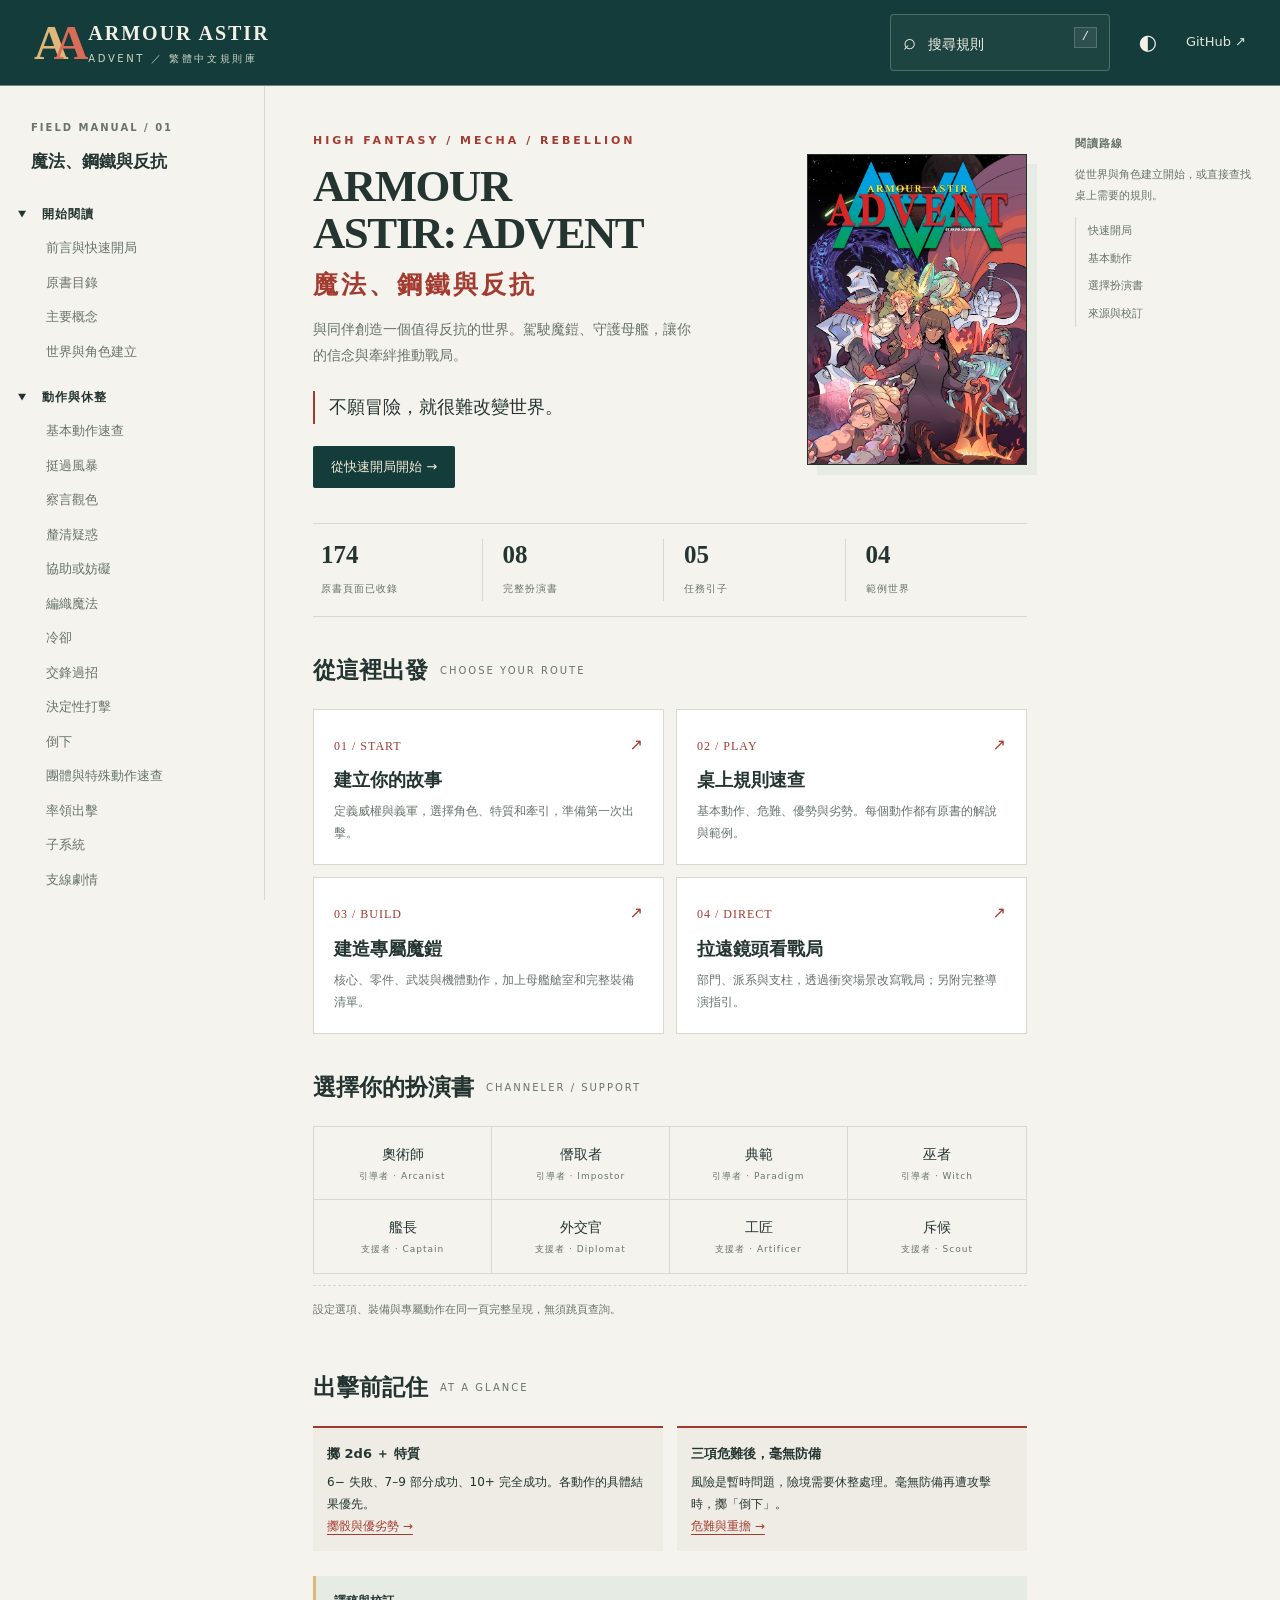
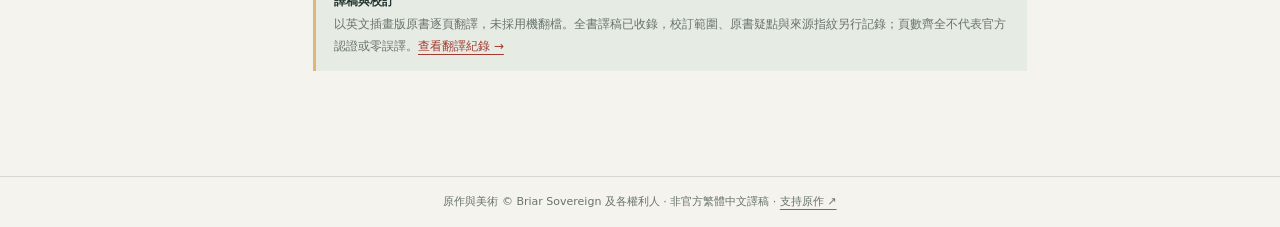
==== site/index.html @ 694a0904 "Publish complete Traditional Chinese Armour Astir reference with source-linked review records" ====
<!doctype html>
<html lang="zh-Hant" data-theme="light">
<head>
  <meta charset="utf-8"><meta name="viewport" content="width=device-width,initial-scale=1">
  <meta name="theme-color" content="#143c3a">
  <meta name="description" content="Armour Astir: Advent 非官方繁體中文規則庫。完整章節譯稿、八種扮演書、魔鎧建造與導演規則，依英文原書翻譯並標示來源頁碼。">
  <title>Armour Astir: Advent · 繁體中文規則庫</title>
  <link rel="icon" href="assets/favicon.svg" type="image/svg+xml"><link rel="stylesheet" href="styles.css?v=20261025-1">
  <script src="data.js?v=20261025-1" defer></script><script src="app.js?v=20261025-1" defer></script>
</head>
<body>
  <a class="skip" href="#main">跳至內容</a>
  <header class="topbar">
    <button id="menu-toggle" class="icon-button mobile-only" aria-label="開啟章節目錄" aria-expanded="false" aria-controls="sidebar">☰</button>
    <a class="brand" href="#home"><span class="sigil" aria-hidden="true">A<span>A</span></span><span>ARMOUR ASTIR<small>ADVENT ／ 繁體中文規則庫</small></span></a>
    <div class="top-actions"><button id="search-open" class="search-trigger"><span aria-hidden="true">⌕</span> 搜尋規則 <kbd>/</kbd></button><button id="theme-toggle" class="icon-button" aria-label="切換深色模式">◐</button><a class="repo-link" href="https://github.com/Eagle0425/armour-astir-zh-tw" target="_blank" rel="noopener noreferrer">GitHub ↗</a></div>
  </header>
  <div id="menu-scrim" hidden></div>
  <div class="layout"><aside id="sidebar" aria-label="規則章節"><div class="sidebar-top"><span class="eyebrow">FIELD MANUAL / 01</span><p>魔法、鋼鐵與反抗</p></div><nav id="chapter-nav"></nav><div class="sidebar-bottom"><button id="saved-open">☆ 我的收藏 <span id="saved-count">0</span></button><a href="#about">來源與翻譯紀錄</a><a href="reader.html">全書列印版 ↗</a><span>非官方譯稿 · 依英文原書翻譯</span></div></aside>
  <main id="main" tabindex="-1"><div id="view"></div></main>
  <aside id="on-this-page" aria-label="本章目錄"></aside></div>
  <footer class="footer">原作與美術 © Briar Sovereign 及各權利人 · 非官方繁體中文譯稿 · <a href="https://weregazelle.itch.io/armour-astir">支持原作 ↗</a></footer>
  <dialog id="search-dialog" aria-labelledby="search-title"><div class="dialog-top"><h2 id="search-title">搜尋規則</h2><button id="search-close" class="icon-button" aria-label="關閉搜尋">✕</button></div><label class="search-label" for="search-input">中文關鍵字、英文名稱或來源頁碼</label><input id="search-input" type="search" placeholder="試試：引力、奧術師、過熱、p83" autocomplete="off"><div class="search-meta"><label>範圍 <select id="search-scope"><option value="">全書</option></select></label><span id="search-status" role="status" aria-live="polite"></span></div><div id="search-results"></div><div class="dialog-hint">多個關鍵字以空格分隔 · Esc 關閉 · / 開啟搜尋</div></dialog>
  <noscript><div class="noscript">請啟用 JavaScript 使用搜尋與章節導覽，或直接開啟<a href="reader.html">完整靜態閱讀版</a>。</div></noscript>
</body></html>
---- site/styles.css ----
@charset "UTF-8";
:root{color-scheme:light;--paper:#f5f3ed;--panel:#eeece4;--ink:#243531;--muted:#67736c;--line:#d6d9cf;--accent:#a33b30;--teal:#143c3a;--gold:#dfb776;--white:#fff;--soft:#e6ebe3;--shadow:0 16px 70px #18332a1a;--body:"Noto Sans TC","Microsoft JhengHei","PingFang TC",system-ui,sans-serif;--serif:"Noto Serif TC","PMingLiU",serif}
html[data-theme=dark]{color-scheme:dark;--paper:#182322;--panel:#1d2c29;--ink:#e1e5da;--muted:#a4b2a8;--line:#3c4b43;--accent:#ed9983;--teal:#0e2928;--soft:#283b34;--white:#182b26}
*{box-sizing:border-box}html{scroll-behavior:smooth;scroll-padding-top:96px}body{margin:0;background:var(--paper);color:var(--ink);font-family:var(--body);font-size:16px;line-height:1.85}a{color:var(--accent);text-underline-offset:4px}button,input,select{font:inherit}button,a,input,select{touch-action:manipulation}button{cursor:pointer}button:focus-visible,a:focus-visible,input:focus-visible,select:focus-visible{outline:3px solid var(--gold);outline-offset:3px}button{color:inherit}button:disabled{cursor:default}.skip{position:fixed;left:16px;top:-100px;background:var(--gold);color:#132f2d;padding:8px 20px;z-index:50}.skip:focus{top:8px}.topbar{height:86px;background:#143c3a;color:#f3f0e6;display:flex;align-items:center;justify-content:space-between;padding:0 34px;position:sticky;top:0;z-index:20;border-bottom:1px solid #70867a}.brand{display:flex;align-items:center;gap:15px;color:inherit;text-decoration:none;font-family:Georgia,serif;letter-spacing:2px;font-weight:700;font-size:20px;line-height:1.2}.brand small{display:block;font-size:10px;letter-spacing:2.6px;font-family:var(--body);margin-top:8px;font-weight:400;color:#ccd6c8}.sigil{font-size:48px;color:var(--gold);letter-spacing:-15px;line-height:1}.sigil span{color:#d96c56}.top-actions{display:flex;align-items:center;gap:20px}.search-trigger{background:#ffffff0b;border:1px solid #829a8c80;color:inherit;border-radius:4px;padding:7px 12px;min-width:220px;text-align:left;font-size:14px}.search-trigger>span{font-size:22px;margin-right:8px}.search-trigger kbd{float:right;background:#ffffff12;padding:0 7px;border:1px solid #ffffff30;line-height:1.6;margin-top:5px}kbd{font-size:12px}.icon-button{background:none;border:0;border-radius:4px;min-width:36px;min-height:40px;font-size:21px;line-height:1}.repo-link{color:#e2e6d8;text-decoration:none;font-size:13px}.layout{max-width:1620px;margin:auto;display:grid;grid-template-columns:265px minmax(0,1fr) 205px;min-height:calc(100vh - 160px)}#sidebar{border-right:1px solid var(--line);padding:25px 20px 24px;position:sticky;top:86px;height:calc(100vh - 86px);overflow-y:auto;scrollbar-width:thin}.sidebar-top{padding:0 11px 18px}.eyebrow{font-size:10px;font-weight:700;letter-spacing:2px;color:var(--muted)}.sidebar-top p{font-family:var(--serif);margin:5px 0 0;font-size:17px;font-weight:700}#chapter-nav details{margin:4px 0 15px}#chapter-nav summary{cursor:pointer;font-size:12px;font-weight:700;letter-spacing:1px;padding:4px 8px;list-style-position:outside;margin-left:14px}#chapter-nav a{display:block;color:var(--muted);text-decoration:none;line-height:1.5;font-size:13px;margin:3px 0 3px 7px;padding:6px 8px 6px 17px;border-left:2px solid transparent}#chapter-nav a:hover{background:var(--soft);color:var(--ink)}#chapter-nav a[aria-current=page]{color:var(--accent);border-left-color:var(--accent);background:var(--soft);font-weight:700}.sidebar-bottom{border-top:1px solid var(--line);margin:25px 8px 0;padding-top:14px;display:flex;flex-direction:column;gap:7px;font-size:12px}.sidebar-bottom a{color:var(--muted);text-decoration:none}.sidebar-bottom>span{font-size:10px;color:var(--muted);margin-top:15px}.sidebar-bottom button{border:none;background:none;text-align:left;padding:4px 0}.sidebar-bottom button span{float:right;background:var(--soft);border-radius:20px;padding:0 7px}main{min-width:0;padding:42px 48px 80px;outline:none}#on-this-page{position:sticky;top:86px;align-self:start;max-height:calc(100vh - 86px);overflow:auto;padding:48px 20px 20px 0;font-size:11px;color:var(--muted)}#on-this-page>strong{font-size:11px;letter-spacing:1px}#on-this-page a{display:block;line-height:1.6;padding:5px 0 5px 12px;color:var(--muted);text-decoration:none;border-left:1px solid var(--line)}#on-this-page .toc-minor{padding-left:23px;font-size:10px}.footer{font-size:11px;color:var(--muted);padding:15px 30px;border-top:1px solid var(--line);text-align:center}.footer a{color:inherit}
.hero{display:grid;grid-template-columns:1fr 220px;gap:34px;align-items:center;margin:3px 0 35px}.hero .kicker{color:var(--accent);font-size:11px;letter-spacing:3px;font-weight:700;margin-bottom:12px}.hero h1{font-family:Georgia,var(--serif);font-size:clamp(36px,3.5vw,55px);line-height:1.04;letter-spacing:-1.5px;margin:0 0 18px}.hero h1 span{display:block;font-family:var(--serif);font-size:25px;letter-spacing:3px;color:var(--accent);margin-top:15px}.hero p{font-size:14px;color:var(--muted);line-height:1.9;max-width:390px}.hero .cover{width:100%;height:auto;aspect-ratio:655/927;object-fit:cover;border:1px solid #24322b;box-shadow:10px 10px 0 var(--soft)}.hero-quote{font-family:var(--serif);font-size:18px;color:var(--ink);border-left:2px solid var(--accent);padding-left:14px;margin:22px 0}.primary-link{background:var(--teal);color:#f5ecd7;text-decoration:none;padding:9px 18px;display:inline-block;font-size:13px;border-radius:2px}.primary-link:hover{filter:brightness(1.15)}.meta-strip{display:grid;grid-template-columns:repeat(4,1fr);border-block:1px solid var(--line);margin:25px 0 32px;padding:15px 0;gap:12px}.meta-strip div{border-right:1px solid var(--line);padding-left:8px}.meta-strip div:last-child{border:0}.meta-strip strong{display:block;font-family:Georgia,serif;font-size:25px;line-height:1.3}.meta-strip small{font-size:10px;color:var(--muted);letter-spacing:1px}.section-title{font-family:var(--serif);font-size:23px;display:flex;align-items:center;gap:12px;margin:33px 0 16px}.section-title span{font-family:var(--body);font-size:10px;font-weight:400;letter-spacing:2px;color:var(--muted)}.cards{display:grid;grid-template-columns:1fr 1fr;gap:12px}.card{display:block;padding:20px;border:1px solid var(--line);background:var(--white);text-decoration:none;color:var(--ink);transition:border-color .15s,transform .15s}.card:hover{border-color:var(--accent);transform:translateY(-2px)}.card .number{color:var(--accent);font:12px Georgia,serif;letter-spacing:1px}.card h3{font:700 18px var(--serif);margin:9px 0}.card p{font-size:12px;color:var(--muted);line-height:1.8;margin:0}.card .arrow{float:right;color:var(--accent)}.notice{border-left:3px solid var(--gold);background:var(--soft);padding:14px 18px;font-size:12px;color:var(--muted);margin:25px 0}.notice strong{color:var(--ink)}.book-grid{display:grid;grid-template-columns:repeat(4,1fr);border:1px solid var(--line)}.book-grid a{text-decoration:none;padding:15px 10px;color:var(--ink);text-align:center;border-right:1px solid var(--line);border-bottom:1px solid var(--line);font-size:14px}.book-grid small{display:block;font-size:9px;color:var(--muted);letter-spacing:1px}.book-grid a:hover{background:var(--soft);color:var(--accent)}.book-grid a:nth-child(4n){border-right:0}.book-grid a:nth-child(n+5){border-bottom:0}.quick-rules{display:grid;grid-template-columns:1fr 1fr;gap:14px}.quick-rules>div{border-top:2px solid var(--accent);padding:14px;background:var(--panel);font-size:12px}.quick-rules strong{display:block;font-size:13px;margin-bottom:5px}.reading-path{display:flex;gap:6px;flex-wrap:wrap;font-size:12px;margin:12px 0 25px}.reading-path a{color:var(--ink);text-decoration:none;background:var(--soft);padding:5px 10px}.breadcrumb{font-size:11px;color:var(--muted);margin-bottom:14px}.article-head{border-bottom:1px solid var(--line);padding-bottom:24px;margin-bottom:26px}.article-head .english{font-family:Georgia,serif;font-size:13px;color:var(--muted);letter-spacing:1px;margin-top:8px}.article-head h1{font:700 clamp(27px,3vw,37px)/1.4 var(--serif);margin:0}.article-tools{display:flex;align-items:center;gap:10px;flex-wrap:wrap;margin-top:18px;font-size:11px;color:var(--muted)}.article-tools button{background:none;border:1px solid var(--line);font-size:11px;padding:4px 10px;border-radius:3px}.article-tools .saved{color:var(--accent);background:var(--soft)}.page-block{position:relative;margin:0 0 38px;overflow-wrap:anywhere}.page-marker{font-size:10px;letter-spacing:1px;color:var(--muted);border-top:1px solid var(--line);padding-top:12px;margin:30px 0 18px}.page-marker a{color:inherit;text-decoration:none}.page-block h2{font:700 25px/1.5 var(--serif);margin:32px 0 18px}.page-block h3{font-size:18px;line-height:1.7;margin:30px 0 12px}.page-block h4{font-size:16px;margin:25px 0 10px}.page-block h5,.page-block h6{font-size:14px;margin:20px 0 8px}.page-block p{margin:0 0 17px;line-height:2}.page-block ul,.page-block ol{padding-left:26px;margin:14px 0 22px}.page-block li{padding-left:4px;margin:6px 0}.page-block li>p{margin:5px 0}.page-block blockquote{margin:25px 0;background:var(--panel);border-left:2px solid var(--gold);padding:16px 20px;font-family:var(--serif);font-size:15px}.page-block blockquote p:last-child{margin-bottom:0}.page-block hr{border:0;border-top:1px solid var(--line);margin:30px 0}.page-block pre{padding:16px;background:var(--soft);overflow:auto;font-size:12px}.page-block code{font-family:Consolas,monospace;background:var(--soft);padding:2px 4px;font-size:.88em}.table-wrap{overflow-x:auto;margin:20px 0;border:1px solid var(--line)}table{border-collapse:collapse;width:100%;font-size:13px;line-height:1.9}th,td{padding:10px 12px;border-bottom:1px solid var(--line);border-right:1px solid var(--line);vertical-align:top;text-align:left;min-width:68px}th{background:var(--soft);font-weight:700}tr:last-child td{border-bottom:0}td:last-child,th:last-child{border-right:0}.table-wrap td p{margin:0}.article-nav{display:flex;justify-content:space-between;gap:20px;border-top:1px solid var(--line);padding-top:24px;margin-top:38px;font-size:13px}.article-nav a{text-decoration:none}.source-note{font-size:11px;border-top:1px dashed var(--line);padding:14px 0;color:var(--muted)}.plain-list{padding-left:20px}.plain-list li{margin:10px 0}.status-pill{display:inline-block;font-size:10px;padding:2px 8px;background:var(--soft);border:1px solid var(--line);border-radius:30px}.toast{position:fixed;bottom:25px;left:50%;transform:translateX(-50%);padding:10px 20px;border:1px solid var(--line);background:var(--teal);color:#fff;box-shadow:var(--shadow);z-index:40;font-size:13px;border-radius:3px}
dialog{border:1px solid var(--line);border-radius:8px;background:var(--paper);color:var(--ink);box-shadow:var(--shadow);width:700px;max-width:calc(100vw - 28px);max-height:85vh;padding:22px;overscroll-behavior:contain}dialog::backdrop{background:#0a201b99;backdrop-filter:blur(3px)}.dialog-top{display:flex;align-items:center;justify-content:space-between}.dialog-top h2{font:700 22px var(--serif);margin:0 0 15px}.search-label{display:block;font-size:11px;color:var(--muted);margin-bottom:8px}#search-input{width:100%;padding:12px;background:var(--white);border:1px solid var(--line);color:var(--ink);border-radius:3px}.search-meta{display:flex;align-items:center;justify-content:space-between;gap:10px;margin:12px 0;font-size:11px;color:var(--muted)}.search-meta select{background:var(--paper);color:var(--ink);border:1px solid var(--line);font-size:11px;padding:3px 8px}.result{display:block;text-decoration:none;color:var(--ink);padding:14px 8px;border-top:1px solid var(--line)}.result:hover{background:var(--soft)}.result strong{font-size:15px}.result small{display:block;color:var(--muted);font-size:10px}.result p{font-size:12px;line-height:1.8;color:var(--muted);margin:5px 0 0}.result mark{background:#dfb77660;color:var(--ink);border-radius:2px}.dialog-hint{border-top:1px solid var(--line);font-size:10px;color:var(--muted);padding-top:12px;margin-top:10px}.mobile-only{display:none}.noscript{padding:30px;background:var(--gold);color:#183e33}.print-title{display:none}
@media(min-width:1450px){main{padding:50px 66px}.hero{grid-template-columns:1fr 255px}}
@media(max-width:1150px){.layout{grid-template-columns:235px minmax(0,1fr)}#on-this-page{display:none}main{padding:36px}.hero{grid-template-columns:1fr 190px;gap:24px}.topbar{padding:0 24px}.search-trigger{min-width:170px}.top-actions{gap:12px}}
@media(max-width:800px){.layout{display:block}.topbar{height:72px;padding:0 16px;gap:12px}.brand{font-size:16px;letter-spacing:1.4px;gap:10px}.brand small{font-size:8px;letter-spacing:1px}.sigil{font-size:38px}.mobile-only{display:block}.top-actions{gap:6px;margin-left:auto}.search-trigger{font-size:0;min-width:36px;padding:3px;background:none;border:0}.search-trigger>span{font-size:30px;margin:0}.search-trigger kbd,.repo-link{display:none}#sidebar{position:fixed;top:72px;left:0;width:285px;background:var(--paper);z-index:19;height:calc(100dvh - 72px);transform:translateX(-100%);transition:transform .2s}body.menu-open #sidebar{transform:none}#menu-scrim{position:fixed;inset:72px 0 0;background:#0a201b80;z-index:18}main{padding:30px 23px 55px}.hero{grid-template-columns:1fr 155px;gap:22px}.hero h1{font-size:36px}.hero h1 span{font-size:23px}.hero p{font-size:12px}.hero .kicker{font-size:9px;letter-spacing:1.8px}.hero-quote{font-size:15px}.primary-link{font-size:12px}.article-head h1{font-size:30px}html{scroll-padding-top:85px}.page-block p{line-height:2}.footer{font-size:10px;padding:15px 20px}}
@media(max-width:480px){.brand{font-size:14px;gap:8px}.brand small{font-size:7px}.topbar{padding:0 9px;gap:8px}.hero{grid-template-columns:1fr 115px;gap:15px;margin-top:5px}.hero h1{font-size:29px;letter-spacing:-.5px}.hero h1 span{font-size:18px;letter-spacing:1px}.hero p{font-size:11px}.hero-quote{font-size:13px;margin:15px 0}.hero .kicker{letter-spacing:1px;font-size:8px}.hero .cover{box-shadow:6px 6px 0 var(--soft)}.cards{gap:10px}.card{padding:15px}.card h3{font-size:16px}.card p{font-size:11px}.meta-strip strong{font-size:22px}.meta-strip small{font-size:8px;letter-spacing:0}.book-grid a{font-size:13px;padding:13px 4px}.book-grid small{font-size:8px}.quick-rules{grid-template-columns:1fr}.section-title{font-size:21px}.section-title span{font-size:8px}.article-tools{font-size:10px;gap:7px}dialog{padding:16px}.search-meta{align-items:start}.article-nav{font-size:12px}}
@media(prefers-reduced-motion:reduce){html{scroll-behavior:auto}*{transition:none!important}}
@media print{.topbar,#sidebar,#on-this-page,.footer,.article-tools,.article-nav,.notice,.breadcrumb,dialog,.skip{display:none!important}.layout{display:block}main{padding:0}.page-block{break-inside:auto}h2,h3,h4{break-after:avoid}body{background:white;color:black;font-size:10pt}.table-wrap{overflow:visible}table{font-size:8pt}.page-marker{margin-top:20px}.print-title{display:block}.hero .cover{max-width:130px}.article-head{break-before:page}.article-head:first-child{break-before:auto}a{color:inherit;text-decoration:none}}
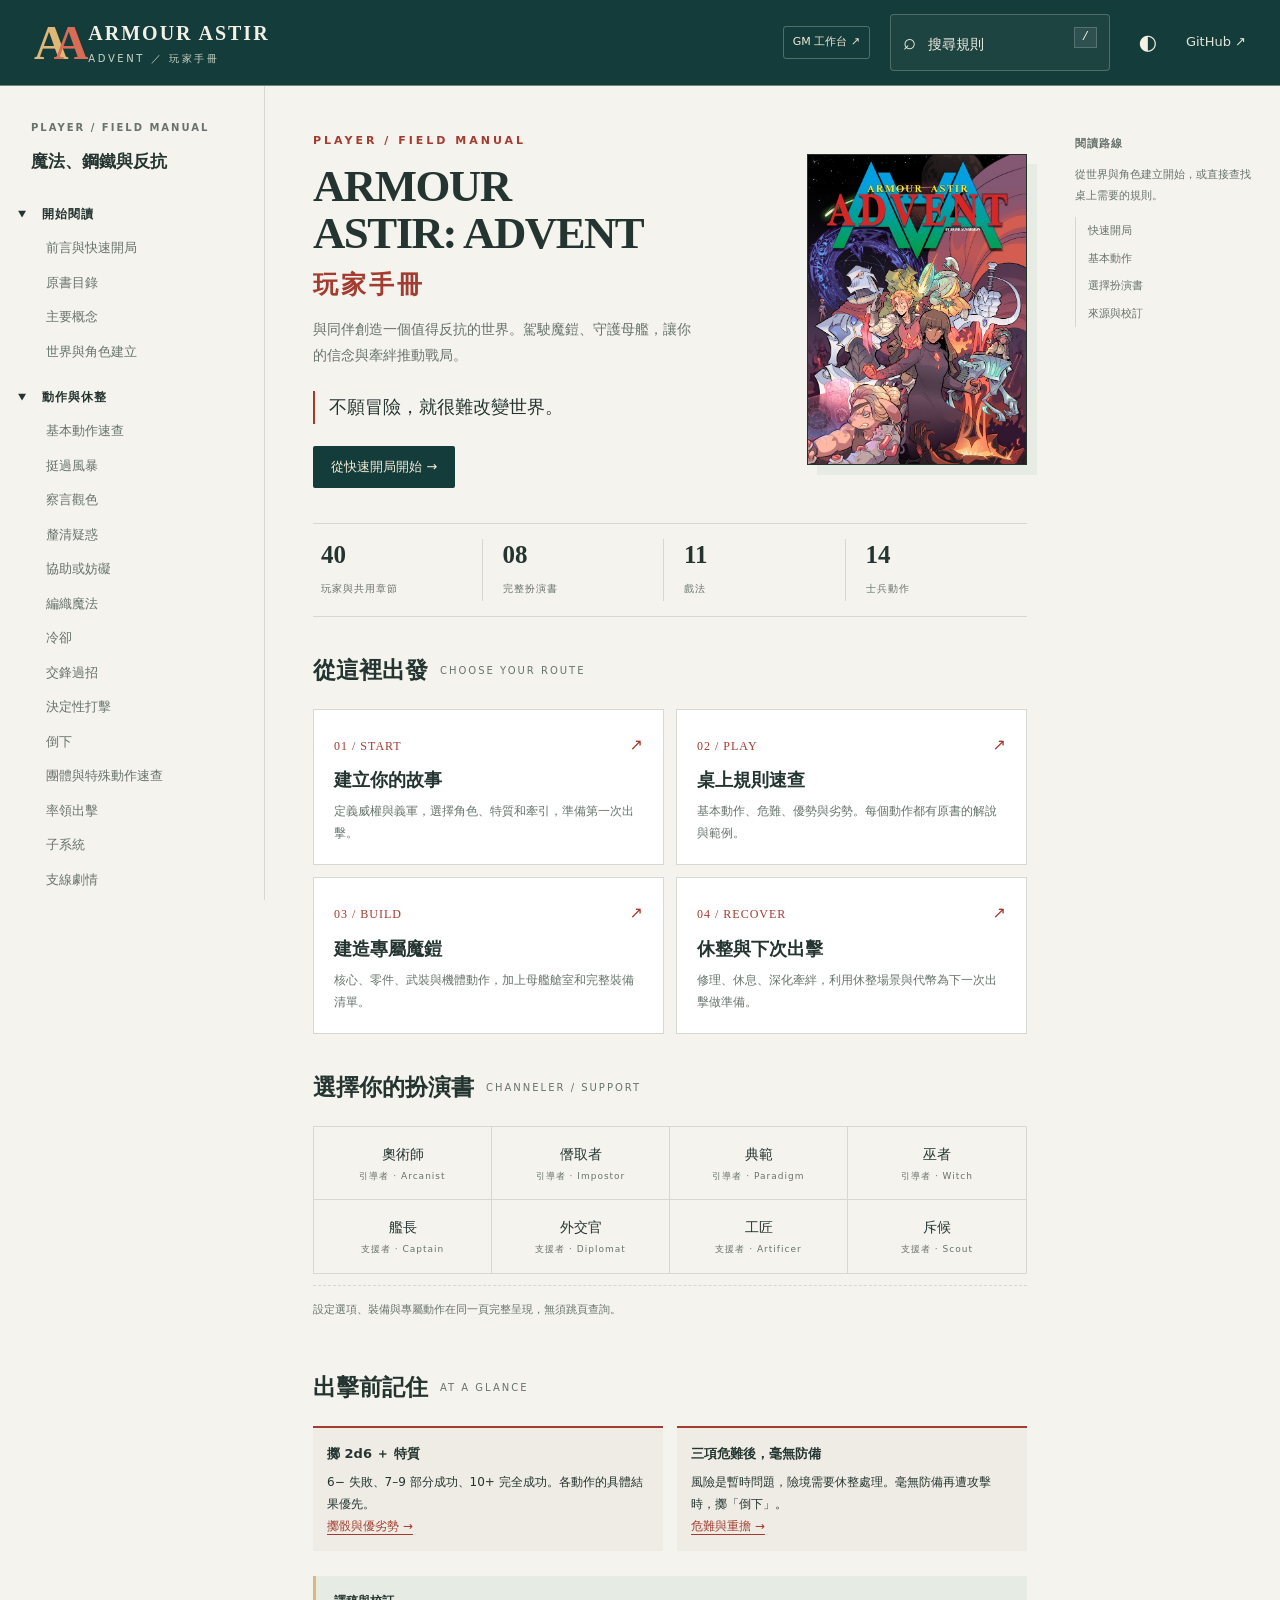
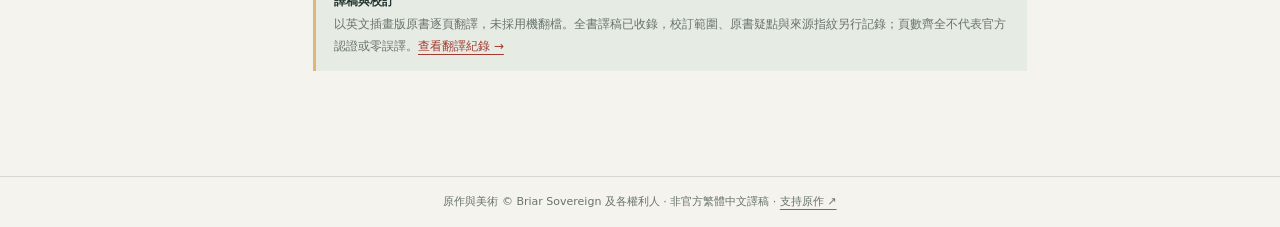
==== commit f99452cb: "Separate player handbook and GM workshop, move director notes, and audit supplementary PDFs" ====
--- a/site/index.html
+++ b/site/index.html
@@ -4,22 +4,22 @@
   <meta charset="utf-8"><meta name="viewport" content="width=device-width,initial-scale=1">
   <meta name="theme-color" content="#143c3a">
   <meta name="description" content="Armour Astir: Advent 非官方繁體中文規則庫。完整章節譯稿、八種扮演書、魔鎧建造與導演規則，依英文原書翻譯並標示來源頁碼。">
-  <title>Armour Astir: Advent · 繁體中文規則庫</title>
-  <link rel="icon" href="assets/favicon.svg" type="image/svg+xml"><link rel="stylesheet" href="styles.css?v=20261025-1">
-  <script src="data.js?v=20261025-1" defer></script><script src="app.js?v=20261025-1" defer></script>
+  <title>玩家手冊 · Armour Astir: Advent</title>
+  <link rel="icon" href="assets/favicon.svg" type="image/svg+xml"><link rel="stylesheet" href="styles.css?v=20261025-3">
+  <script src="data.js?v=20261025-3" defer></script><script src="app.js?v=20261025-3" defer></script>
 </head>
 <body>
   <a class="skip" href="#main">跳至內容</a>
   <header class="topbar">
     <button id="menu-toggle" class="icon-button mobile-only" aria-label="開啟章節目錄" aria-expanded="false" aria-controls="sidebar">☰</button>
-    <a class="brand" href="#home"><span class="sigil" aria-hidden="true">A<span>A</span></span><span>ARMOUR ASTIR<small>ADVENT ／ 繁體中文規則庫</small></span></a>
-    <div class="top-actions"><button id="search-open" class="search-trigger"><span aria-hidden="true">⌕</span> 搜尋規則 <kbd>/</kbd></button><button id="theme-toggle" class="icon-button" aria-label="切換深色模式">◐</button><a class="repo-link" href="https://github.com/Eagle0425/armour-astir-zh-tw" target="_blank" rel="noopener noreferrer">GitHub ↗</a></div>
+    <a class="brand" href="#home"><span class="sigil" aria-hidden="true">A<span>A</span></span><span>ARMOUR ASTIR<small>ADVENT ／ 玩家手冊</small></span></a>
+    <div class="top-actions"><a id="role-switch" class="role-switch" href="gm.html#home">GM 工作台 ↗</a><button id="search-open" class="search-trigger"><span aria-hidden="true">⌕</span> 搜尋規則 <kbd>/</kbd></button><button id="theme-toggle" class="icon-button" aria-label="切換深色模式">◐</button><a class="repo-link" href="https://github.com/Eagle0425/armour-astir-zh-tw" target="_blank" rel="noopener noreferrer">GitHub ↗</a></div>
   </header>
   <div id="menu-scrim" hidden></div>
-  <div class="layout"><aside id="sidebar" aria-label="規則章節"><div class="sidebar-top"><span class="eyebrow">FIELD MANUAL / 01</span><p>魔法、鋼鐵與反抗</p></div><nav id="chapter-nav"></nav><div class="sidebar-bottom"><button id="saved-open">☆ 我的收藏 <span id="saved-count">0</span></button><a href="#about">來源與翻譯紀錄</a><a href="reader.html">全書列印版 ↗</a><span>非官方譯稿 · 依英文原書翻譯</span></div></aside>
+  <div class="layout"><aside id="sidebar" aria-label="規則章節"><div class="sidebar-top"><span class="eyebrow">PLAYER / FIELD MANUAL</span><p>魔法、鋼鐵與反抗</p></div><nav id="chapter-nav"></nav><div class="sidebar-bottom"><button id="saved-open">☆ 本區收藏 <span id="saved-count">0</span></button><a href="#resources">資源翻譯盤點</a><a href="#about">來源與翻譯紀錄</a><a id="reader-link" href="player-reader.html">玩家手冊列印版 ↗</a><span>非官方譯稿 · 依英文原書翻譯</span></div></aside>
   <main id="main" tabindex="-1"><div id="view"></div></main>
   <aside id="on-this-page" aria-label="本章目錄"></aside></div>
   <footer class="footer">原作與美術 © Briar Sovereign 及各權利人 · 非官方繁體中文譯稿 · <a href="https://weregazelle.itch.io/armour-astir">支持原作 ↗</a></footer>
-  <dialog id="search-dialog" aria-labelledby="search-title"><div class="dialog-top"><h2 id="search-title">搜尋規則</h2><button id="search-close" class="icon-button" aria-label="關閉搜尋">✕</button></div><label class="search-label" for="search-input">中文關鍵字、英文名稱或來源頁碼</label><input id="search-input" type="search" placeholder="試試：引力、奧術師、過熱、p83" autocomplete="off"><div class="search-meta"><label>範圍 <select id="search-scope"><option value="">全書</option></select></label><span id="search-status" role="status" aria-live="polite"></span></div><div id="search-results"></div><div class="dialog-hint">多個關鍵字以空格分隔 · Esc 關閉 · / 開啟搜尋</div></dialog>
-  <noscript><div class="noscript">請啟用 JavaScript 使用搜尋與章節導覽，或直接開啟<a href="reader.html">完整靜態閱讀版</a>。</div></noscript>
+  <dialog id="search-dialog" aria-labelledby="search-title"><div class="dialog-top"><h2 id="search-title">搜尋玩家手冊</h2><button id="search-close" class="icon-button" aria-label="關閉搜尋">✕</button></div><label class="search-label" for="search-input">中文關鍵字、英文名稱或來源頁碼</label><input id="search-input" type="search" placeholder="試試：引力、奧術師、過熱、p83" autocomplete="off"><div class="search-meta"><label>範圍 <select id="search-scope"><option value="">本區全部</option></select></label><span id="search-status" role="status" aria-live="polite"></span></div><div id="search-results"></div><div class="dialog-hint">多個關鍵字以空格分隔 · Esc 關閉 · / 開啟搜尋</div></dialog>
+  <noscript><div class="noscript">請啟用 JavaScript 使用搜尋與章節導覽，或直接開啟<a href="player-reader.html">玩家手冊靜態閱讀版</a>。</div></noscript>
 </body></html>
--- a/site/styles.css
+++ b/site/styles.css
@@ -10,3 +10,8 @@
 @media(max-width:480px){.brand{font-size:14px;gap:8px}.brand small{font-size:7px}.topbar{padding:0 9px;gap:8px}.hero{grid-template-columns:1fr 115px;gap:15px;margin-top:5px}.hero h1{font-size:29px;letter-spacing:-.5px}.hero h1 span{font-size:18px;letter-spacing:1px}.hero p{font-size:11px}.hero-quote{font-size:13px;margin:15px 0}.hero .kicker{letter-spacing:1px;font-size:8px}.hero .cover{box-shadow:6px 6px 0 var(--soft)}.cards{gap:10px}.card{padding:15px}.card h3{font-size:16px}.card p{font-size:11px}.meta-strip strong{font-size:22px}.meta-strip small{font-size:8px;letter-spacing:0}.book-grid a{font-size:13px;padding:13px 4px}.book-grid small{font-size:8px}.quick-rules{grid-template-columns:1fr}.section-title{font-size:21px}.section-title span{font-size:8px}.article-tools{font-size:10px;gap:7px}dialog{padding:16px}.search-meta{align-items:start}.article-nav{font-size:12px}}
 @media(prefers-reduced-motion:reduce){html{scroll-behavior:auto}*{transition:none!important}}
 @media print{.topbar,#sidebar,#on-this-page,.footer,.article-tools,.article-nav,.notice,.breadcrumb,dialog,.skip{display:none!important}.layout{display:block}main{padding:0}.page-block{break-inside:auto}h2,h3,h4{break-after:avoid}body{background:white;color:black;font-size:10pt}.table-wrap{overflow:visible}table{font-size:8pt}.page-marker{margin-top:20px}.print-title{display:block}.hero .cover{max-width:130px}.article-head{break-before:page}.article-head:first-child{break-before:auto}a{color:inherit;text-decoration:none}}
+
+/* Player handbook / GM workshop share the reader, with separate navigation and data. */
+.role-switch{color:#f1ead6;text-decoration:none;border:1px solid #8ba29480;border-radius:3px;padding:5px 9px;white-space:nowrap;font-size:11px}
+.role-switch:hover{background:#ffffff15}.gm-workshop{--accent:#9e4130}.gm-workshop .topbar{background:#3c3029}.gm-workshop .gm-intro{border-bottom:1px solid var(--line);padding:8px 0 28px;margin-bottom:22px}.gm-intro h1{font:700 40px/1.4 var(--serif);margin:10px 0}.gm-intro p{color:var(--muted);font-size:16px}.gm-intro>a{font-size:12px}.gm-workshop .reading-path a{border-bottom:2px solid var(--accent)}html[data-theme=dark] .gm-workshop{--accent:#e8a185}#view small{overflow-wrap:anywhere}
+@media(max-width:480px){.role-switch{font-size:9px;padding:5px}.top-actions{gap:2px}.brand{font-size:12px;letter-spacing:.7px}.brand small{font-size:7px}.sigil{font-size:32px}.brand{gap:7px}.gm-intro h1{font-size:32px}}
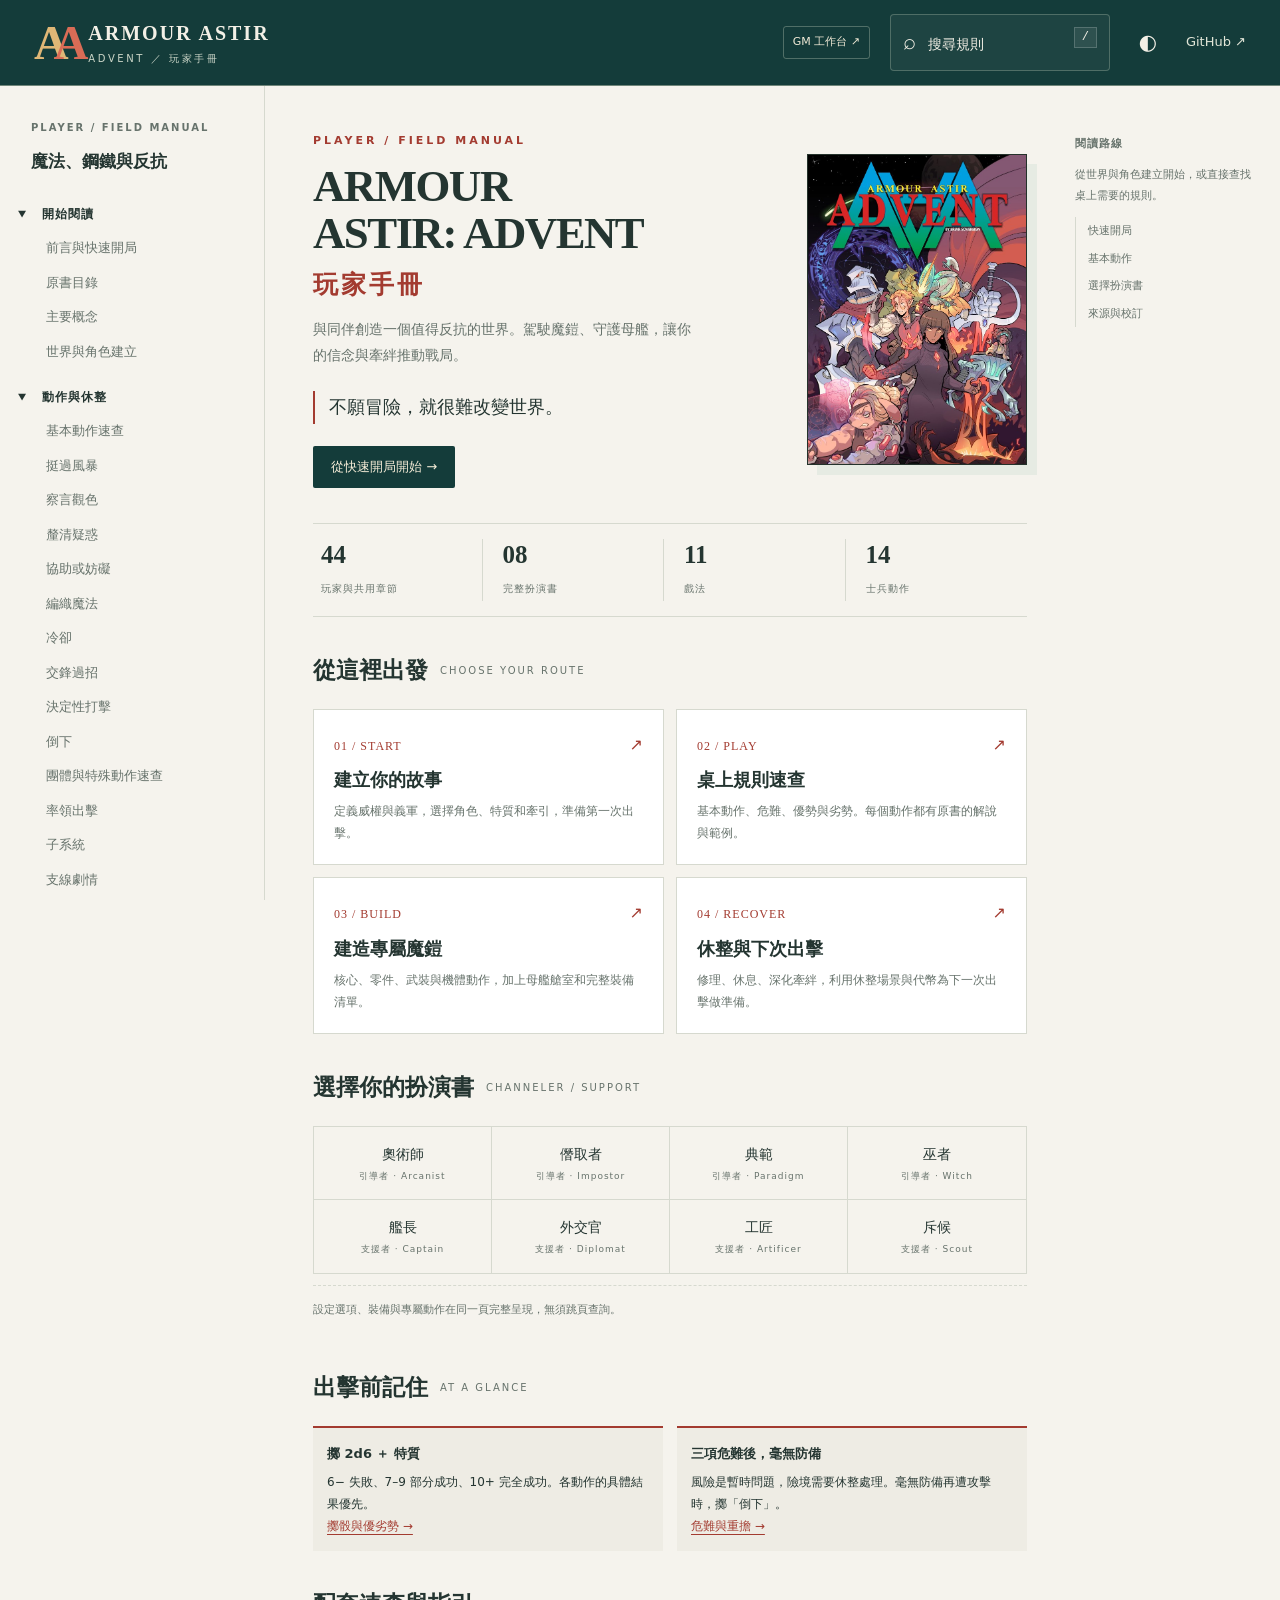
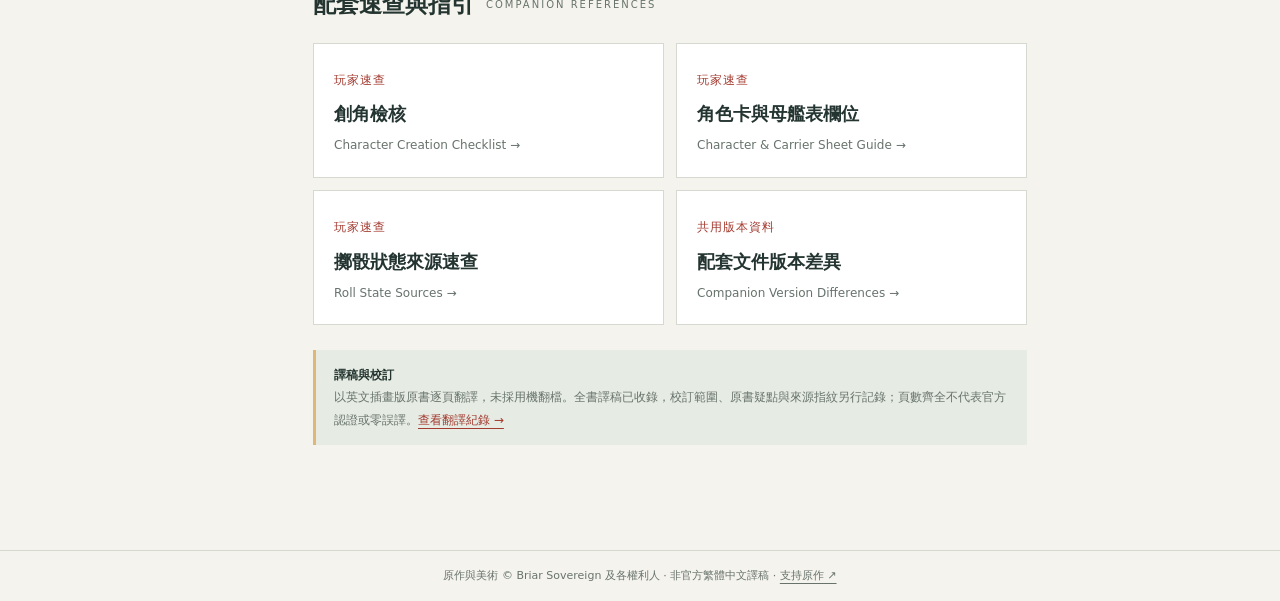
==== commit ad47d87f: "Add source-tracked companion guides and quick references" ====
--- a/site/index.html
+++ b/site/index.html
@@ -5,8 +5,8 @@
   <meta name="theme-color" content="#143c3a">
   <meta name="description" content="Armour Astir: Advent 非官方繁體中文規則庫。完整章節譯稿、八種扮演書、魔鎧建造與導演規則，依英文原書翻譯並標示來源頁碼。">
   <title>玩家手冊 · Armour Astir: Advent</title>
-  <link rel="icon" href="assets/favicon.svg" type="image/svg+xml"><link rel="stylesheet" href="styles.css?v=20261025-3">
-  <script src="data.js?v=20261025-3" defer></script><script src="app.js?v=20261025-3" defer></script>
+  <link rel="icon" href="assets/favicon.svg" type="image/svg+xml"><link rel="stylesheet" href="styles.css?v=20261025-4">
+  <script src="data.js?v=20261025-4" defer></script><script src="app.js?v=20261025-4" defer></script>
 </head>
 <body>
   <a class="skip" href="#main">跳至內容</a>
